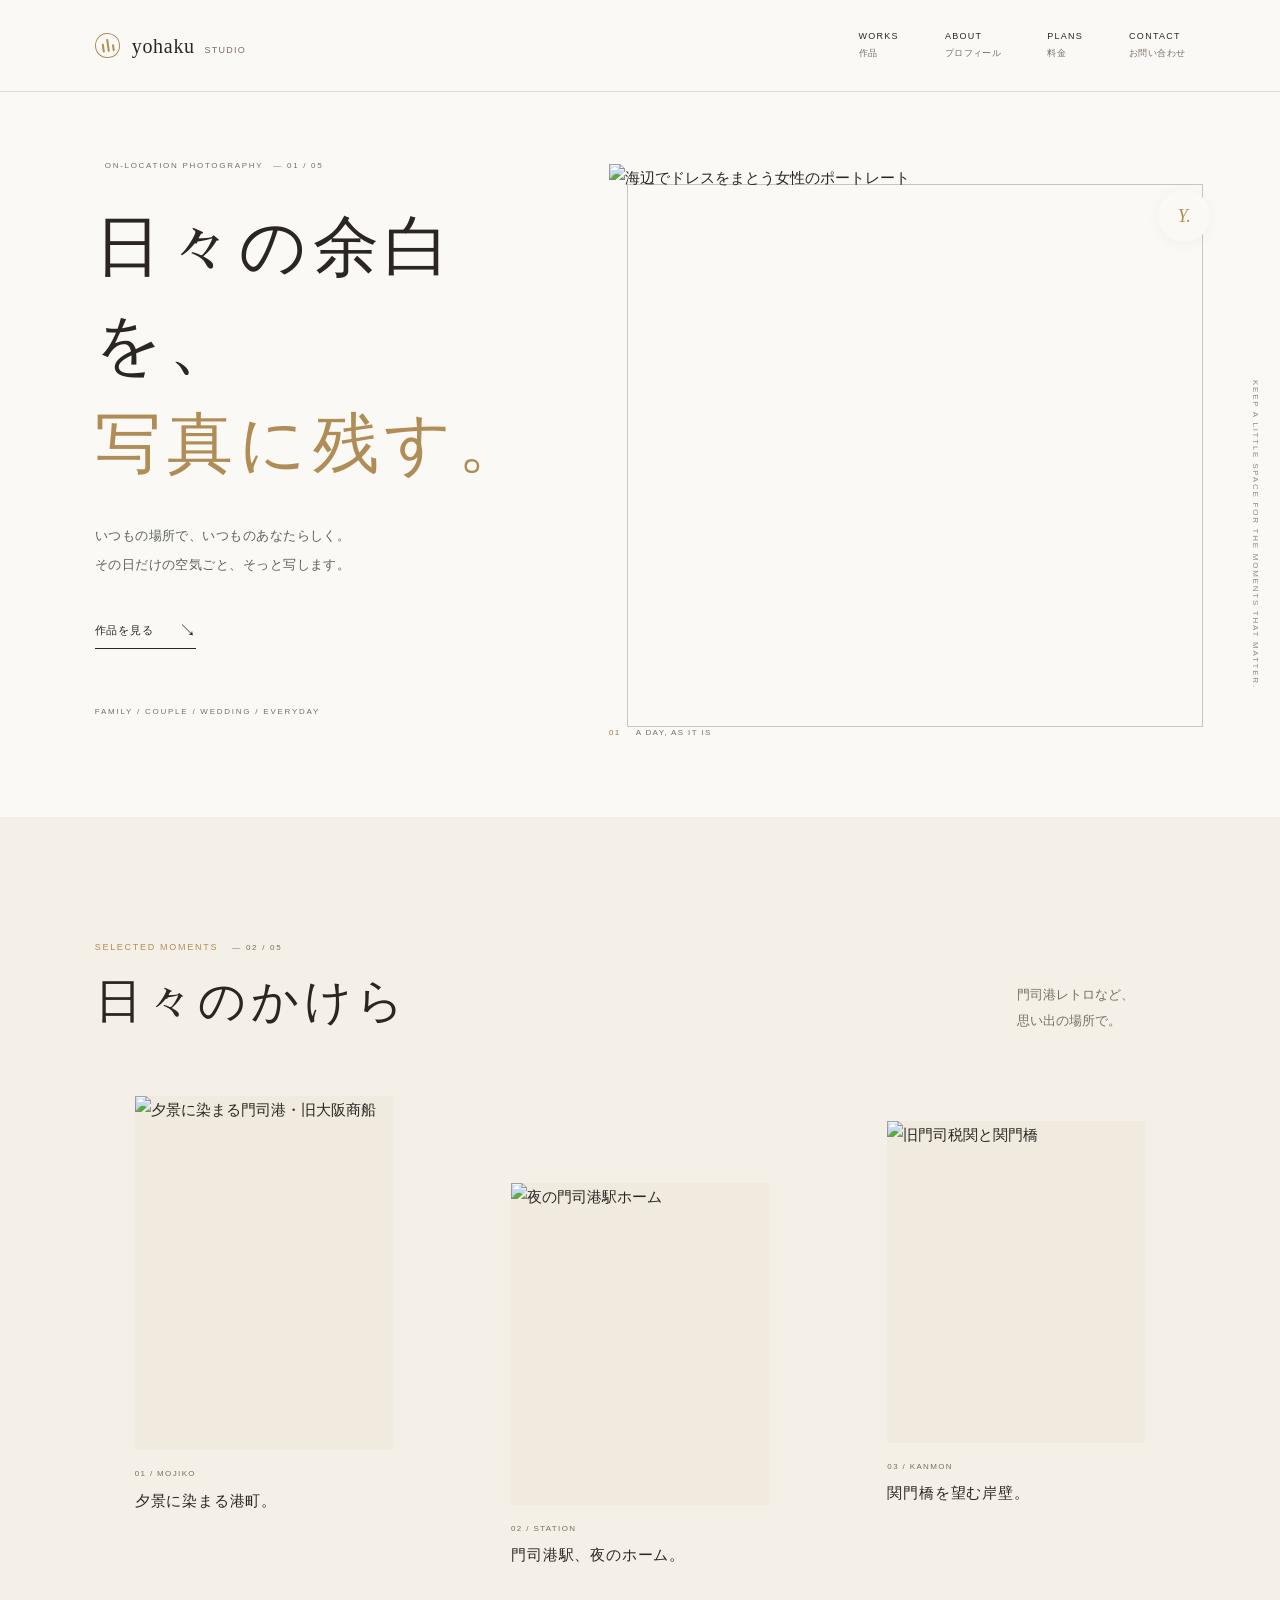
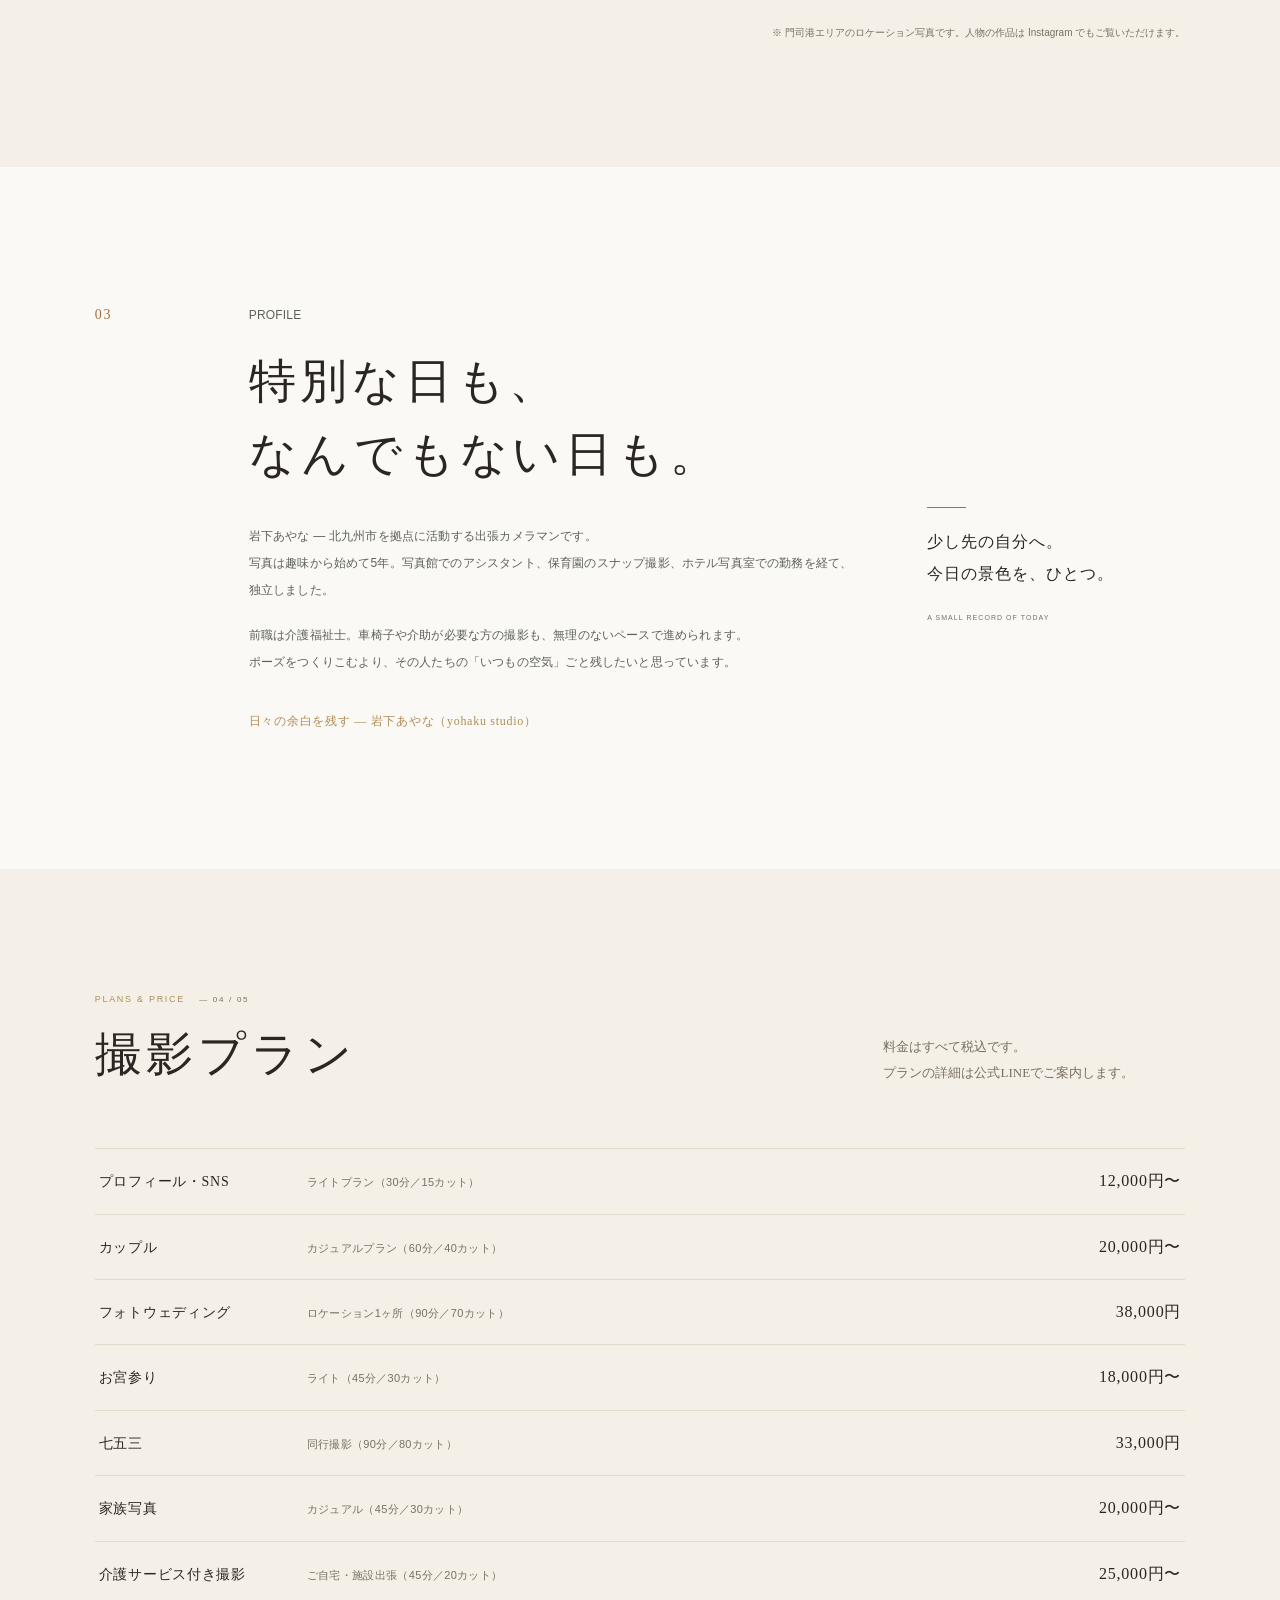
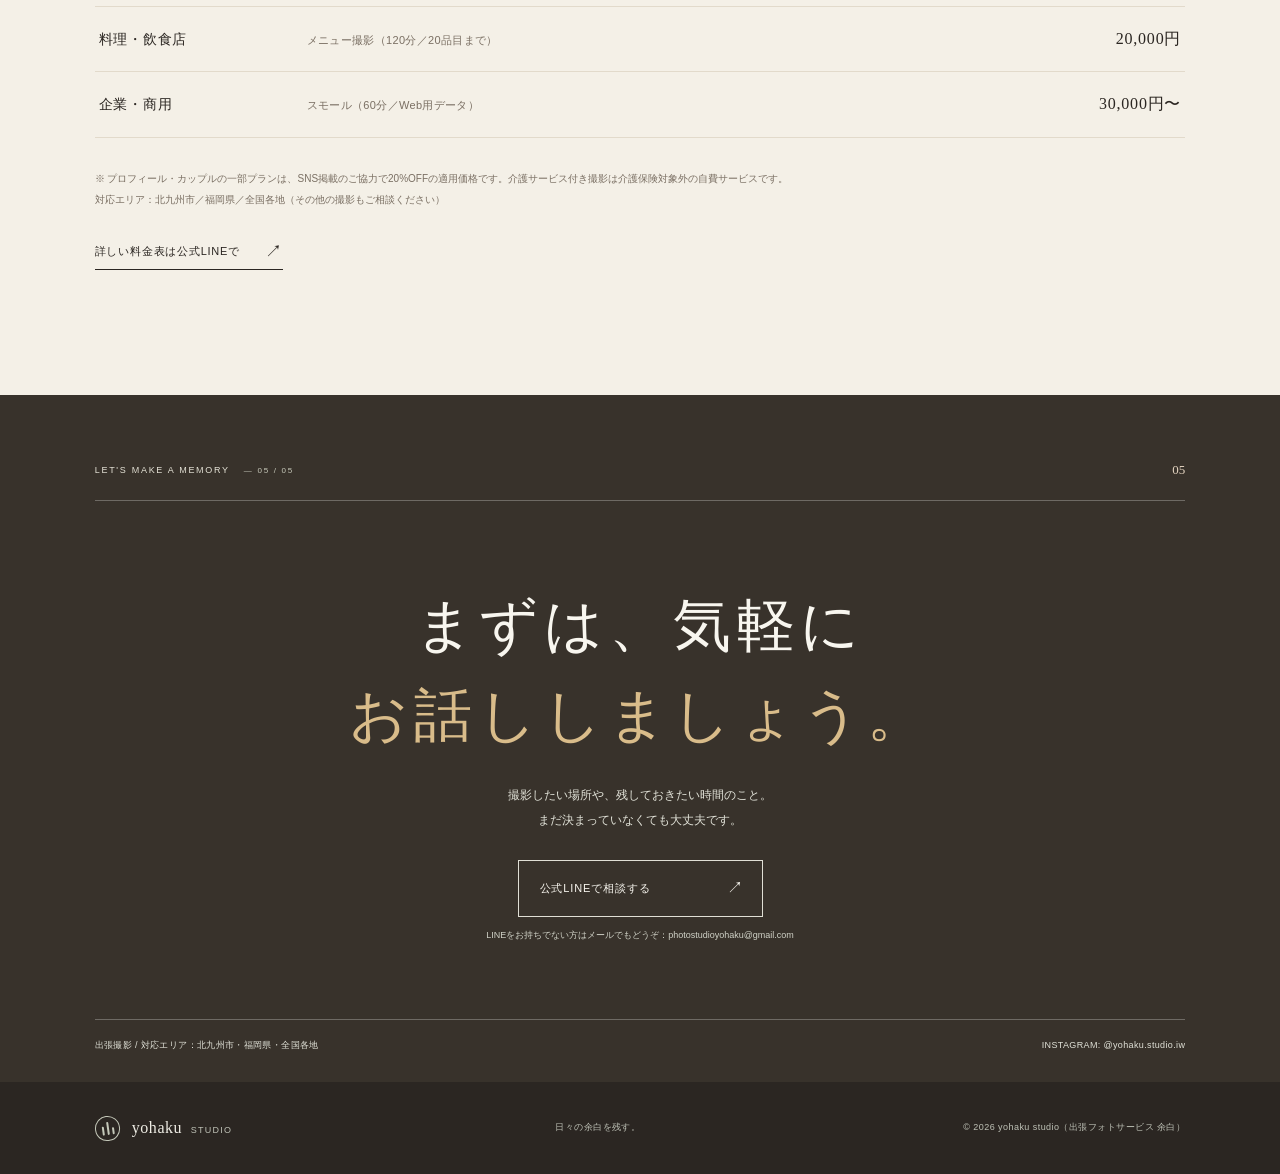
==== index.html @ 894cf7fc "Add files via upload" ====
<!doctype html>
<html lang="ja">
<head>
  <meta charset="utf-8">
  <meta name="viewport" content="width=device-width, initial-scale=1">
  <meta name="theme-color" content="#fbf9f6">
  <meta name="description" content="yohaku studio（出張フォトサービス 余白）— 日々の余白を残す、北九州市の出張撮影。家族写真・フォトウェディング・七五三・お宮参り・門司港の記念撮影。">
  <title>yohaku studio — 日々の余白を残す｜出張フォトサービス 余白</title>
  <link rel="stylesheet" href="./styles.css">
</head>
<body>
  <header class="site-header">
    <a class="wordmark" href="#top" aria-label="yohaku studio ホーム">
      <span class="wordmark__symbol" aria-hidden="true"><i></i><i></i><i></i></span>
      <span class="wordmark__type">yohaku <span>studio</span></span>
    </a>
    <nav class="site-nav" aria-label="メインナビゲーション">
      <a href="#works">WORKS <span>作品</span></a>
      <a href="#about">ABOUT <span>プロフィール</span></a>
      <a href="#plans">PLANS <span>料金</span></a>
      <a href="#contact">CONTACT <span>お問い合わせ</span></a>
    </nav>
  </header>

  <main id="top">
    <section class="hero section-wrap" aria-labelledby="hero-title">
      <div class="hero__copy">
        <p class="eyebrow"><span>ON-LOCATION PHOTOGRAPHY</span><span>— 01 / 05</span></p>
        <h1 id="hero-title">日々の余白を、<br><em>写真に残す。</em></h1>
        <p class="hero__lead">いつもの場所で、いつものあなたらしく。<br>その日だけの空気ごと、そっと写します。</p>
        <a class="text-link" href="#works"><span>作品を見る</span><span class="text-link__arrow" aria-hidden="true">↘</span></a>
        <p class="hero__side-note">FAMILY / COUPLE / WEDDING / EVERYDAY</p>
      </div>
      <figure class="hero__visual">
        <img src="./images/hero-dress.jpg" alt="海辺でドレスをまとう女性のポートレート" fetchpriority="high">
        <figcaption><span>01</span> A DAY, AS IT IS</figcaption>
        <span class="hero__stamp" aria-hidden="true">Y.</span>
      </figure>
      <div class="hero__vertical" aria-hidden="true">KEEP A LITTLE SPACE FOR THE MOMENTS THAT MATTER.</div>
    </section>

    <section class="works section-wrap" id="works" aria-labelledby="works-title">
      <div class="section-heading">
        <div><p class="eyebrow">SELECTED MOMENTS <span>— 02 / 05</span></p><h2 id="works-title">日々のかけら</h2></div>
        <p class="section-heading__note">門司港レトロなど、<br>思い出の場所で。</p>
      </div>
      <div class="work-grid">
        <figure class="work-card work-card--tall">
          <div class="work-card__image"><img src="./images/work-mojiko.jpg" alt="夕景に染まる門司港・旧大阪商船" loading="lazy"></div>
          <figcaption><span>01 / MOJIKO</span><strong>夕景に染まる港町。</strong></figcaption>
        </figure>
        <figure class="work-card work-card--offset">
          <div class="work-card__image"><img src="./images/work-station.jpg" alt="夜の門司港駅ホーム" loading="lazy"></div>
          <figcaption><span>02 / STATION</span><strong>門司港駅、夜のホーム。</strong></figcaption>
        </figure>
        <figure class="work-card work-card--wide">
          <div class="work-card__image"><img src="./images/work-kanmon.jpg" alt="旧門司税関と関門橋" loading="lazy"></div>
          <figcaption><span>03 / KANMON</span><strong>関門橋を望む岸壁。</strong></figcaption>
        </figure>
      </div>
      <p class="works__footnote">※ 門司港エリアのロケーション写真です。人物の作品は Instagram でもご覧いただけます。</p>
    </section>

    <section class="about section-wrap" id="about" aria-labelledby="about-title">
      <div class="about__number" aria-hidden="true">03</div>
      <div class="about__copy">
        <p class="eyebrow">PROFILE</p>
        <h2 id="about-title">特別な日も、<br>なんでもない日も。</h2>
        <p>岩下あやな — 北九州市を拠点に活動する出張カメラマンです。<br>写真は趣味から始めて5年。写真館でのアシスタント、保育園のスナップ撮影、ホテル写真室での勤務を経て、独立しました。</p>
        <p>前職は介護福祉士。車椅子や介助が必要な方の撮影も、無理のないペースで進められます。<br>ポーズをつくりこむより、その人たちの「いつもの空気」ごと残したいと思っています。</p>
        <span class="about__signature">日々の余白を残す — 岩下あやな（yohaku studio）</span>
      </div>
      <div class="about__aside"><span class="about__rule"></span><p>少し先の自分へ。<br>今日の景色を、ひとつ。</p><span class="about__aside-en">A SMALL RECORD OF TODAY</span></div>
    </section>

    <section class="plans section-wrap" id="plans" aria-labelledby="plans-title">
      <div class="section-heading">
        <div><p class="eyebrow">PLANS &amp; PRICE <span>— 04 / 05</span></p><h2 id="plans-title">撮影プラン</h2></div>
        <p class="section-heading__note">料金はすべて税込です。<br>プランの詳細は公式LINEでご案内します。</p>
      </div>
      <ul class="plan-list">
        <li><span class="plan-list__genre">プロフィール・SNS</span><span class="plan-list__name">ライトプラン（30分／15カット）</span><span class="plan-list__price">12,000円〜</span></li>
        <li><span class="plan-list__genre">カップル</span><span class="plan-list__name">カジュアルプラン（60分／40カット）</span><span class="plan-list__price">20,000円〜</span></li>
        <li><span class="plan-list__genre">フォトウェディング</span><span class="plan-list__name">ロケーション1ヶ所（90分／70カット）</span><span class="plan-list__price">38,000円</span></li>
        <li><span class="plan-list__genre">お宮参り</span><span class="plan-list__name">ライト（45分／30カット）</span><span class="plan-list__price">18,000円〜</span></li>
        <li><span class="plan-list__genre">七五三</span><span class="plan-list__name">同行撮影（90分／80カット）</span><span class="plan-list__price">33,000円</span></li>
        <li><span class="plan-list__genre">家族写真</span><span class="plan-list__name">カジュアル（45分／30カット）</span><span class="plan-list__price">20,000円〜</span></li>
        <li><span class="plan-list__genre">介護サービス付き撮影</span><span class="plan-list__name">ご自宅・施設出張（45分／20カット）</span><span class="plan-list__price">25,000円〜</span></li>
        <li><span class="plan-list__genre">料理・飲食店</span><span class="plan-list__name">メニュー撮影（120分／20品目まで）</span><span class="plan-list__price">20,000円</span></li>
        <li><span class="plan-list__genre">企業・商用</span><span class="plan-list__name">スモール（60分／Web用データ）</span><span class="plan-list__price">30,000円〜</span></li>
      </ul>
      <p class="plans__note">※ プロフィール・カップルの一部プランは、SNS掲載のご協力で20%OFFの適用価格です。介護サービス付き撮影は介護保険対象外の自費サービスです。<br>対応エリア：北九州市／福岡県／全国各地（その他の撮影もご相談ください）</p>
      <a class="text-link" href="https://lin.ee/8RUVp25" target="_blank" rel="noopener"><span>詳しい料金表は公式LINEで</span><span class="text-link__arrow" aria-hidden="true">↗</span></a>
    </section>

    <section class="contact section-wrap" id="contact" aria-labelledby="contact-title">
      <div class="contact__top"><p class="eyebrow">LET'S MAKE A MEMORY <span>— 05 / 05</span></p><span class="contact__index">05</span></div>
      <div class="contact__content">
        <h2 id="contact-title">まずは、気軽に<br><em>お話ししましょう。</em></h2>
        <p>撮影したい場所や、残しておきたい時間のこと。<br>まだ決まっていなくても大丈夫です。</p>
        <a class="contact-button" href="https://lin.ee/8RUVp25" target="_blank" rel="noopener"><span>公式LINEで相談する</span><span aria-hidden="true">↗</span></a>
        <small>LINEをお持ちでない方はメールでもどうぞ：photostudioyohaku@gmail.com</small>
      </div>
      <div class="contact__bottom"><span>出張撮影 / 対応エリア：北九州市・福岡県・全国各地</span><span>INSTAGRAM: @yohaku.studio.iw</span></div>
    </section>
  </main>

  <footer class="site-footer">
    <a class="wordmark wordmark--footer" href="#top"><span class="wordmark__symbol" aria-hidden="true"><i></i><i></i><i></i></span><span class="wordmark__type">yohaku <span>studio</span></span></a>
    <span>日々の余白を残す。</span>
    <span>© <span id="year">2026</span> yohaku studio（出張フォトサービス 余白）</span>
  </footer>
</body>
</html>
---- styles.css ----
@charset "UTF-8";

/* 色を変えるときは、この :root の値を編集してください。 */
:root {
  --paper: #fbf9f6;
  --paper-deep: #f0eadf;
  --ink: #2b2622;
  --muted: #7a6f63;
  --moss: #b08d57;
  --clay: #a4713f;
  --line: #e2dacb;
  --serif: "Yu Mincho", "Hiragino Mincho ProN", "Noto Serif JP", "MS PMincho", serif;
  --sans: "Hiragino Kaku Gothic ProN", "Noto Sans JP", "Yu Gothic", Meiryo, sans-serif;
  --page-gutter: clamp(22px, 7.4vw, 112px);
}

* { box-sizing: border-box; }
html { scroll-behavior: smooth; }
body { margin: 0; background: var(--paper); color: var(--ink); font-family: var(--sans); font-size: 15px; line-height: 1.9; -webkit-font-smoothing: antialiased; }
img { display: block; width: 100%; height: 100%; object-fit: cover; }
a { color: inherit; text-decoration: none; }
::selection { color: #fff; background: var(--moss); }

.sample-note { min-height: 31px; padding: 4px 20px; display: flex; align-items: center; justify-content: center; gap: 9px; background: var(--moss); color: #fff; font-size: 10px; letter-spacing: .08em; text-align: center; }
.sample-note__dot { width: 5px; height: 5px; border-radius: 50%; background: #e8c7a9; }
.site-header { height: 92px; padding: 0 var(--page-gutter); display: flex; justify-content: space-between; align-items: center; border-bottom: 1px solid var(--line); }
.wordmark { display: inline-flex; align-items: center; gap: 12px; }
.wordmark__type { font-family: var(--serif); font-size: 20px; letter-spacing: .035em; line-height: 1; }
.wordmark__type span { font-family: var(--sans); font-size: 9px; text-transform: uppercase; letter-spacing: .14em; color: var(--muted); margin-left: 4px; }
.wordmark__symbol { width: 25px; height: 25px; display: inline-flex; justify-content: center; align-items: flex-end; gap: 3px; border: 1px solid var(--moss); border-radius: 50% 50% 48% 48%; padding: 5px; transform: rotate(-8deg); }
.wordmark__symbol i { display: block; width: 2px; height: 9px; background: var(--moss); border-radius: 2px; }
.wordmark__symbol i:nth-child(2) { height: 13px; }
.wordmark__symbol i:nth-child(3) { height: 7px; }
.site-nav { display: flex; gap: clamp(20px, 3.6vw, 52px); align-items: center; }
.site-nav a { font-size: 9px; letter-spacing: .14em; line-height: 1.3; }
.site-nav a span { display: block; margin-top: 5px; color: var(--muted); font-size: 9px; letter-spacing: .04em; }
.site-nav a:hover, .text-link:hover { color: var(--clay); }

.section-wrap { padding-left: var(--page-gutter); padding-right: var(--page-gutter); }
.hero { min-height: 690px; display: grid; grid-template-columns: minmax(280px, .87fr) minmax(380px, 1.13fr); position: relative; align-items: center; padding-top: 55px; padding-bottom: 98px; gap: 5.5vw; }
.hero__copy { position: relative; z-index: 1; padding-top: 12px; }
.eyebrow { margin: 0 0 26px; color: var(--moss); font-size: 9px; line-height: 1.4; letter-spacing: .19em; }
.eyebrow span { margin-left: 10px; color: var(--muted); font-size: 8px; }
h1, h2, p, figure { margin-top: 0; }
.hero h1 { margin: 0; font-family: var(--serif); font-weight: 400; font-size: clamp(42px, 5.15vw, 72px); line-height: 1.5; letter-spacing: .09em; }
h1 em, h2 em { color: var(--moss); font-style: normal; }
.hero__lead { margin: 27px 0 35px; color: #5d615a; font-size: 13px; line-height: 2.25; letter-spacing: .035em; }
.text-link { display: inline-flex; align-items: center; gap: 25px; padding-bottom: 7px; border-bottom: 1px solid var(--ink); font-size: 11px; letter-spacing: .07em; transition: color .2s ease; }
.text-link__arrow { font-size: 17px; line-height: 1; }
.hero__side-note { margin: 55px 0 0; color: var(--muted); font-size: 8px; letter-spacing: .22em; }
.hero__visual { position: relative; width: min(100%, 610px); height: clamp(380px, 43vw, 545px); margin: 8px 0 0 auto; }
.hero__visual::before { content: ""; position: absolute; inset: 20px -18px -18px 18px; border: 1px solid #c8c8b8; z-index: -1; }
.hero__visual img { object-position: center 48%; }
.hero__visual figcaption { position: absolute; bottom: -31px; left: 0; color: var(--muted); font-size: 8px; letter-spacing: .17em; }
.hero__visual figcaption span { color: var(--clay); margin-right: 12px; }
.hero__stamp { position: absolute; right: -25px; top: 26px; width: 52px; height: 52px; display: grid; place-items: center; border-radius: 50%; background: var(--paper); color: var(--moss); font-family: var(--serif); font-size: 18px; font-style: italic; box-shadow: 0 2px 15px #0000000a; }
.hero__vertical { position: absolute; right: 17px; bottom: 128px; writing-mode: vertical-rl; color: #8d8e82; font-size: 8px; letter-spacing: .22em; }

.works { padding-top: 124px; padding-bottom: 125px; background: #f4f0e7; }
.section-heading { display: flex; align-items: flex-end; justify-content: space-between; margin-bottom: 57px; }
.section-heading .eyebrow { margin-bottom: 12px; }
.section-heading h2, .about h2, .contact h2 { margin: 0; font-family: var(--serif); font-size: clamp(32px, 3.7vw, 48px); line-height: 1.55; font-weight: 400; letter-spacing: .1em; }
.section-heading__note { margin: 0 4vw 5px 0; color: var(--muted); font-family: var(--serif); font-size: 13px; line-height: 2; }
.work-grid { display: grid; grid-template-columns: 1fr 1fr 1fr; gap: clamp(18px, 3vw, 44px); align-items: start; }
.work-card { min-width: 0; }
.work-card--offset { margin-top: 87px; }
.work-card--wide { margin-top: 25px; }
.work-card__image { position: relative; overflow: hidden; background: var(--paper-deep); aspect-ratio: 4 / 5; }
.work-card--wide .work-card__image { aspect-ratio: 4 / 5; }
.work-card--tall .work-card__image { aspect-ratio: 4 / 5.5; }
.work-card--offset .work-card__image { aspect-ratio: 4 / 5; }
.work-card__image img { transition: transform .65s cubic-bezier(.2,.7,.2,1); }
.work-card:hover .work-card__image img { transform: scale(1.035); }
.sample-tag { position: absolute; top: 13px; left: 13px; padding: 3px 8px; background: #f5f3ece8; color: var(--moss); font-size: 8px; letter-spacing: .17em; }
.work-card figcaption { display: flex; flex-direction: column; gap: 5px; padding-top: 16px; }
.work-card figcaption span { color: var(--muted); font-size: 8px; letter-spacing: .17em; }
.work-card figcaption strong { font-family: var(--serif); font-size: 15px; font-weight: 400; letter-spacing: .055em; }
.works__footnote { margin: 38px 0 0; color: var(--muted); font-size: 10px; text-align: right; }

.about { min-height: 610px; padding-top: 135px; padding-bottom: 135px; display: grid; grid-template-columns: 90px minmax(0, 1fr) minmax(170px, .42fr); gap: clamp(25px, 5vw, 75px); align-items: start; }
.about__number { color: var(--clay); font-family: var(--serif); font-size: 14px; letter-spacing: .13em; }
.about__copy .eyebrow { margin: 0 0 16px; }
.about__copy h2 { margin-bottom: 31px; }
.about__copy > p { max-width: 610px; margin-bottom: 18px; color: #5d615a; font-size: 12px; line-height: 2.25; letter-spacing: .015em; }
.about__signature { display: inline-block; margin-top: 16px; color: var(--moss); font-family: var(--serif); font-size: 12px; letter-spacing: .06em; }
.about__aside { margin-top: 205px; }
.about__rule { display: block; width: 39px; height: 1px; background: var(--clay); margin-bottom: 18px; }
.about__aside p { margin-bottom: 11px; font-family: var(--serif); font-size: 16px; line-height: 2; letter-spacing: .06em; }
.about__aside-en { color: var(--muted); font-size: 7px; letter-spacing: .15em; }

.contact { position: relative; padding-top: 63px; padding-bottom: 28px; background: #38322b; color: #f8f6ef; }
.contact__top { display: flex; align-items: center; justify-content: space-between; border-bottom: 1px solid #ffffff45; padding-bottom: 18px; }
.contact__top .eyebrow { margin: 0; color: #e5e3d7; }
.contact__top .eyebrow span { color: #c8cabb; }
.contact__index { font-family: var(--serif); font-size: 13px; color: #e3d3c0; }
.contact__content { padding: 80px 0 75px; text-align: center; }
.contact h2 { font-size: clamp(36px, 4.6vw, 58px); }
.contact h2 em { color: #d9bc8a; }
.contact__content > p { margin: 22px 0 27px; color: #e2e3d9; font-size: 12px; line-height: 2.1; }
.contact-button { min-width: 245px; display: inline-flex; justify-content: space-between; align-items: center; padding: 12px 18px 12px 21px; border: 1px solid #e0dfd5; font-size: 11px; letter-spacing: .08em; transition: background .2s ease, color .2s ease; }
.contact-button:hover { background: var(--paper); color: #38322b; }
.contact-button span:last-child { font-size: 16px; }
.contact__content small { display: block; margin-top: 10px; color: #d0d2c7; font-size: 9px; }
.contact__bottom { display: flex; justify-content: space-between; gap: 20px; padding-top: 17px; border-top: 1px solid #ffffff45; color: #e1e2d8; font-size: 9px; letter-spacing: .04em; }
.site-footer { min-height: 92px; padding: 20px var(--page-gutter); display: flex; align-items: center; justify-content: space-between; gap: 20px; background: #2b2622; color: #eeece4; }
.wordmark--footer .wordmark__symbol { border-color: #c4c8b9; }
.wordmark--footer .wordmark__symbol i { background: #c4c8b9; }
.wordmark--footer .wordmark__type { font-size: 16px; }
.wordmark--footer .wordmark__type span { color: #bfc2b7; }
.site-footer > span { color: #bfc2b7; font-size: 9px; letter-spacing: .05em; }


/* 撮影プラン */
.plans { padding-top: 124px; padding-bottom: 125px; background: #f4f0e7; }
.plan-list { list-style: none; margin: 0; padding: 0; border-top: 1px solid var(--line); }
.plan-list li { display: grid; grid-template-columns: 190px 1fr auto; align-items: baseline; gap: 18px; padding: 17px 4px; border-bottom: 1px solid var(--line); }
.plan-list__genre { font-family: var(--serif); font-size: 14px; letter-spacing: .05em; }
.plan-list__name { color: var(--muted); font-size: 11px; letter-spacing: .03em; }
.plan-list__price { font-family: var(--serif); font-size: 16px; letter-spacing: .05em; white-space: nowrap; }
.plans__note { margin: 30px 0 26px; color: var(--muted); font-size: 10px; line-height: 2.1; }
@media (max-width: 640px) {
  .plans { padding-top: 83px; padding-bottom: 82px; }
  .plan-list li { grid-template-columns: 1fr auto; }
  .plan-list__name { grid-column: 1 / 3; order: 3; }
}

@media (max-width: 900px) {
  :root { --page-gutter: 6vw; }
  .hero { min-height: unset; grid-template-columns: .9fr 1.1fr; gap: 4vw; padding-top: 90px; padding-bottom: 105px; }
  .hero__visual { height: 430px; }
  .hero__vertical { display: none; }
  .hero h1 { font-size: clamp(40px, 6vw, 58px); }
  .about { grid-template-columns: 45px minmax(0, 1fr) minmax(135px, .4fr); gap: 25px; }
}
@media (max-width: 640px) {
  body { font-size: 14px; }
  .sample-note { padding: 5px 12px; font-size: 9px; letter-spacing: .02em; }
  .site-header { height: 74px; }
  .wordmark { gap: 8px; }
  .wordmark__type { font-size: 17px; }
  .wordmark__type span { font-size: 8px; }
  .wordmark__symbol { width: 22px; height: 22px; }
  .site-nav { gap: 13px; }
  .site-nav a { font-size: 8px; letter-spacing: .07em; }
  .site-nav a span { display: none; }
  .hero { display: flex; flex-direction: column; align-items: stretch; gap: 34px; padding-top: 66px; padding-bottom: 85px; }
  .hero__copy { padding-top: 0; }
  .eyebrow { margin-bottom: 19px; font-size: 8px; }
  .hero h1 { font-size: clamp(42px, 12vw, 58px); line-height: 1.48; }
  .hero__lead { margin: 18px 0 24px; font-size: 12px; }
  .hero__side-note { margin-top: 27px; }
  .hero__visual { width: calc(100% - 12px); height: min(116vw, 465px); margin: 0 0 0 auto; }
  .hero__visual::before { inset: 12px -12px -12px 12px; }
  .hero__stamp { width: 43px; height: 43px; right: -16px; top: 20px; }
  .works { padding-top: 83px; padding-bottom: 82px; }
  .section-heading { align-items: flex-start; gap: 12px; margin-bottom: 36px; }
  .section-heading h2, .about h2 { font-size: 34px; }
  .section-heading__note { margin: 23px 0 0; font-size: 10px; white-space: nowrap; }
  .work-grid { grid-template-columns: 1fr 1fr; column-gap: 14px; row-gap: 29px; }
  .work-card--offset, .work-card--wide { margin-top: 0; }
  .work-card--wide { grid-column: 1 / 3; width: 78%; justify-self: end; }
  .work-card__image, .work-card--wide .work-card__image, .work-card--offset .work-card__image { aspect-ratio: 4 / 5; }
  .work-card--tall .work-card__image { aspect-ratio: 4 / 5.3; }
  .work-card figcaption { padding-top: 10px; }
  .work-card figcaption strong { font-size: 12px; }
  .work-card figcaption span { font-size: 7px; }
  .sample-tag { top: 8px; left: 8px; font-size: 7px; }
  .works__footnote { margin-top: 27px; font-size: 9px; }
  .about { min-height: 0; padding-top: 83px; padding-bottom: 90px; grid-template-columns: 33px 1fr; gap: 18px; }
  .about__number { padding-top: 3px; font-size: 12px; }
  .about__copy h2 { margin-bottom: 23px; }
  .about__copy > p { font-size: 11px; line-height: 2.15; }
  .about__aside { grid-column: 2; margin: 13px 0 0; padding-left: 18px; }
  .about__aside p { font-size: 14px; }
  .contact { padding-top: 36px; }
  .contact__content { padding: 62px 0 58px; }
  .contact h2 { font-size: 39px; }
  .contact__content > p { font-size: 11px; }
  .contact__bottom { flex-direction: column; gap: 5px; font-size: 8px; }
  .site-footer { min-height: 82px; padding-top: 15px; padding-bottom: 15px; flex-wrap: wrap; }
  .site-footer > span:nth-child(2) { display: none; }
  .wordmark--footer .wordmark__type { font-size: 14px; }
  .site-footer > span { font-size: 8px; }
}
@media (prefers-reduced-motion: reduce) {
  *, *::before, *::after { scroll-behavior: auto !important; transition-duration: .01ms !important; animation-duration: .01ms !important; }
}
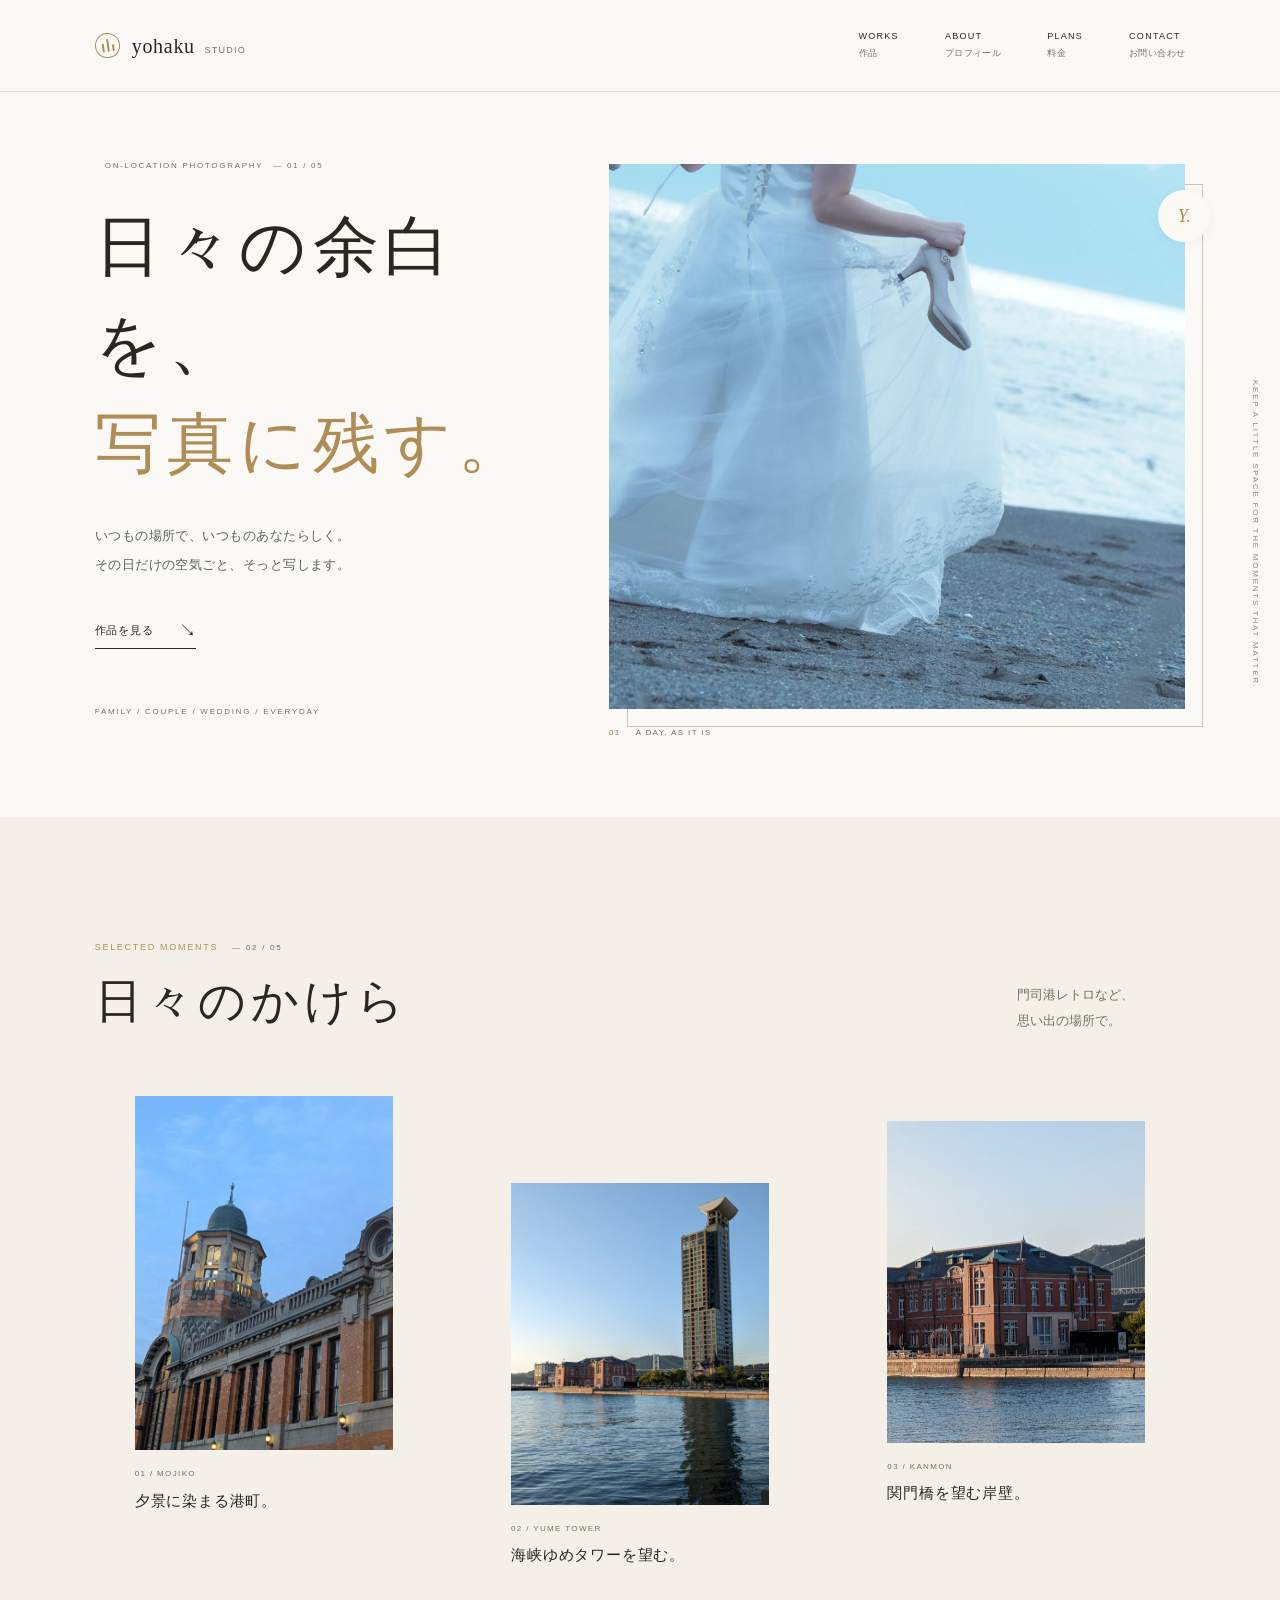
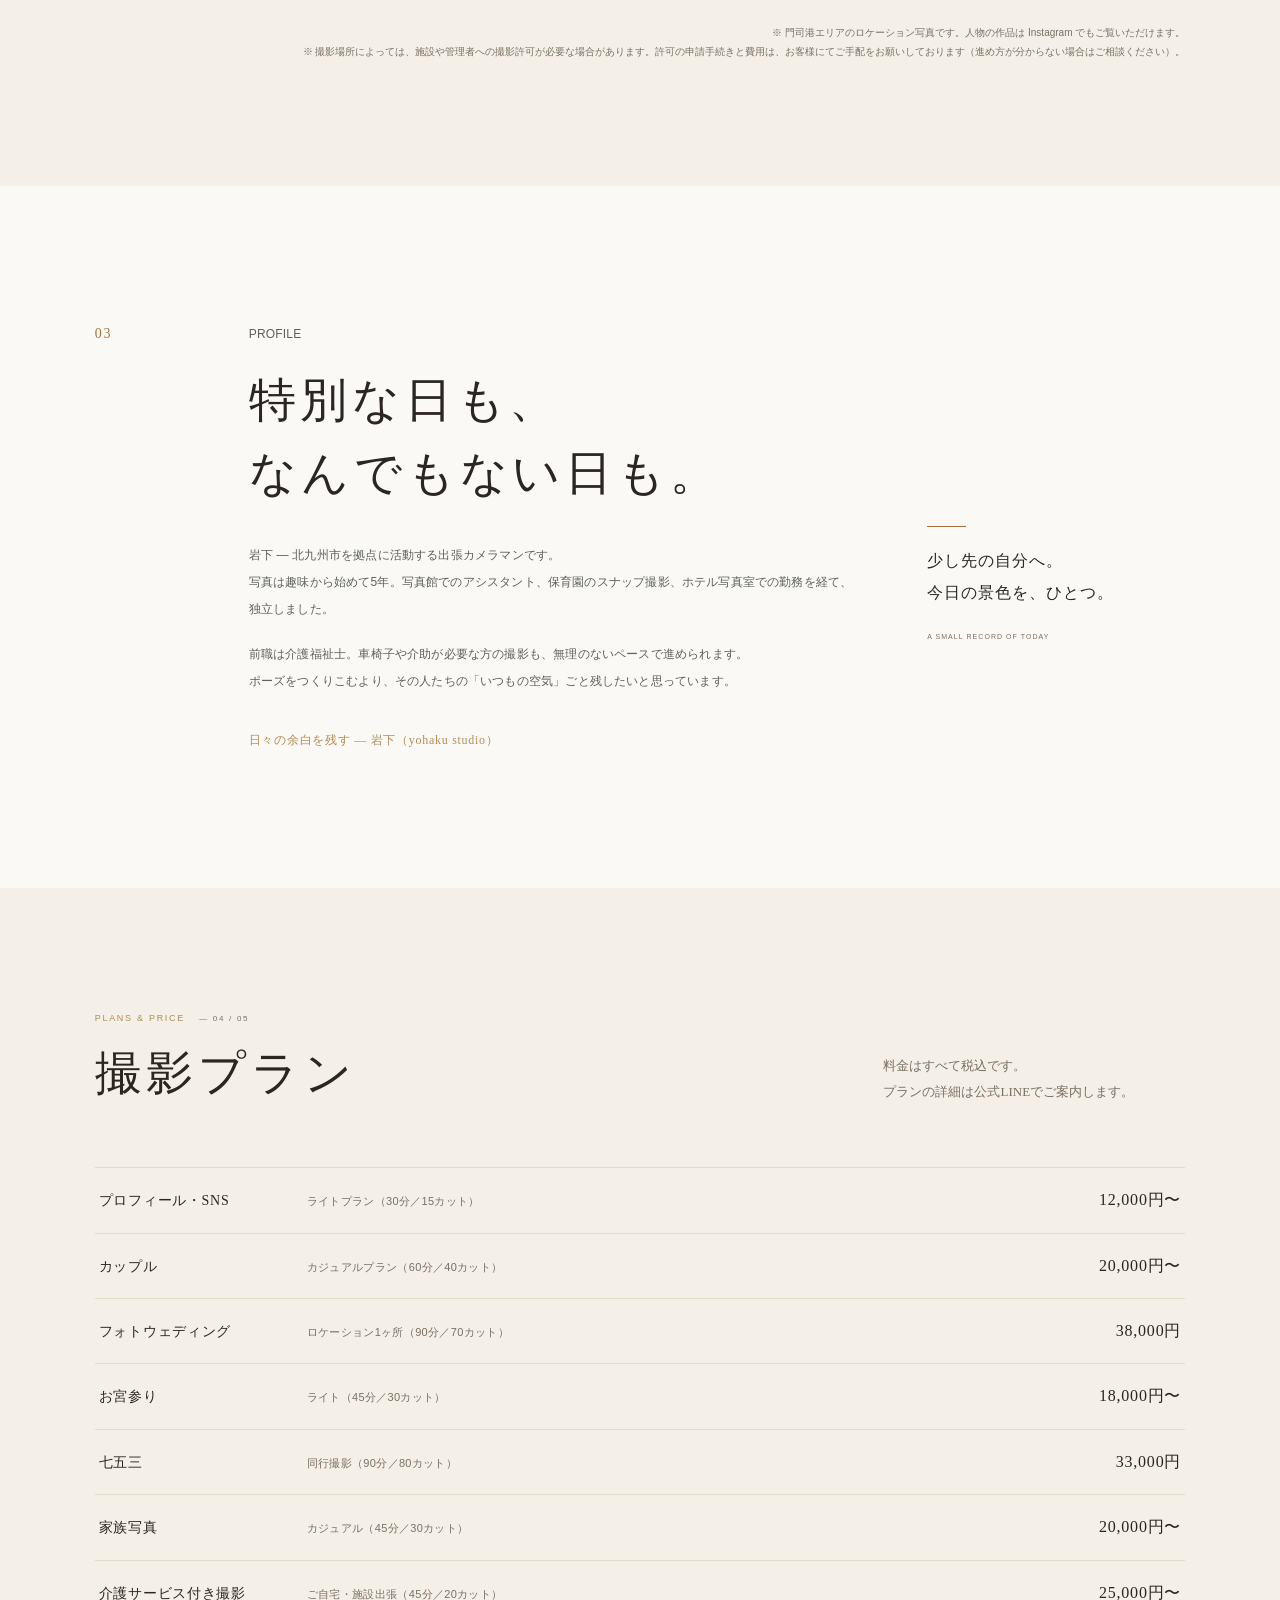
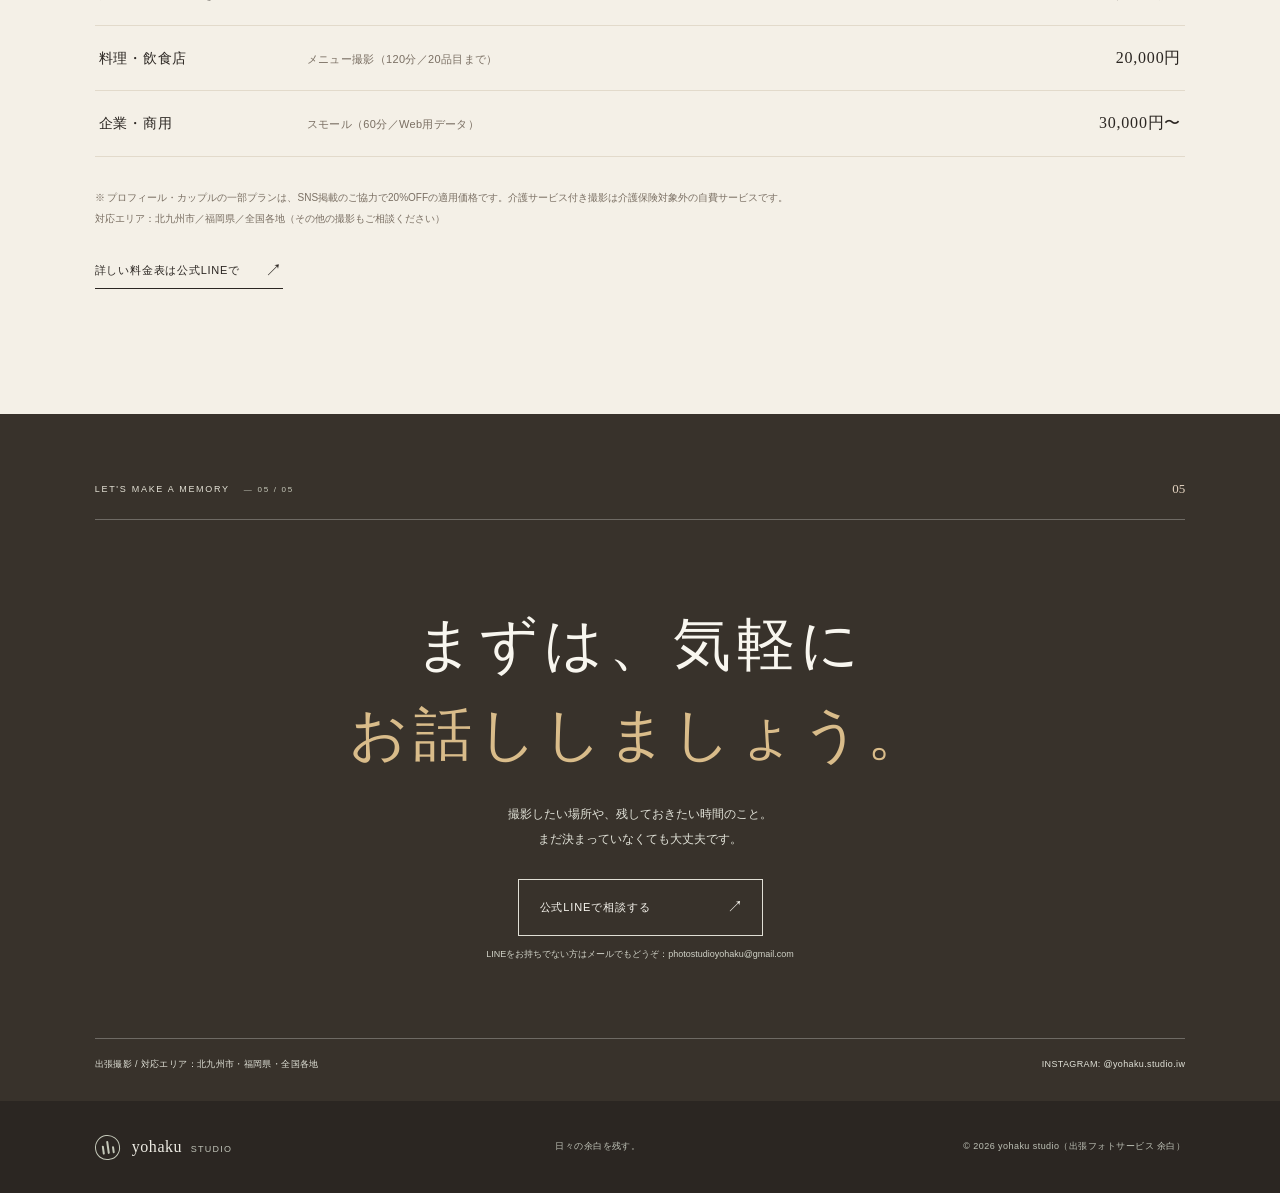
==== commit f31ef491: "Add files via upload" ====
--- a/index.html
+++ b/index.html
@@ -50,15 +50,15 @@
           <figcaption><span>01 / MOJIKO</span><strong>夕景に染まる港町。</strong></figcaption>
         </figure>
         <figure class="work-card work-card--offset">
-          <div class="work-card__image"><img src="./images/work-station.jpg" alt="夜の門司港駅ホーム" loading="lazy"></div>
-          <figcaption><span>02 / STATION</span><strong>門司港駅、夜のホーム。</strong></figcaption>
+          <div class="work-card__image"><img src="./images/work-tower.jpg" alt="海峡ゆめタワーと関門海峡" loading="lazy"></div>
+          <figcaption><span>02 / YUME TOWER</span><strong>海峡ゆめタワーを望む。</strong></figcaption>
         </figure>
         <figure class="work-card work-card--wide">
           <div class="work-card__image"><img src="./images/work-kanmon.jpg" alt="旧門司税関と関門橋" loading="lazy"></div>
           <figcaption><span>03 / KANMON</span><strong>関門橋を望む岸壁。</strong></figcaption>
         </figure>
       </div>
-      <p class="works__footnote">※ 門司港エリアのロケーション写真です。人物の作品は Instagram でもご覧いただけます。</p>
+      <p class="works__footnote">※ 門司港エリアのロケーション写真です。人物の作品は Instagram でもご覧いただけます。<br>※ 撮影場所によっては、施設や管理者への撮影許可が必要な場合があります。許可の申請手続きと費用は、お客様にてご手配をお願いしております（進め方が分からない場合はご相談ください）。</p>
     </section>
 
     <section class="about section-wrap" id="about" aria-labelledby="about-title">
@@ -66,9 +66,9 @@
       <div class="about__copy">
         <p class="eyebrow">PROFILE</p>
         <h2 id="about-title">特別な日も、<br>なんでもない日も。</h2>
-        <p>岩下あやな — 北九州市を拠点に活動する出張カメラマンです。<br>写真は趣味から始めて5年。写真館でのアシスタント、保育園のスナップ撮影、ホテル写真室での勤務を経て、独立しました。</p>
+        <p>岩下 — 北九州市を拠点に活動する出張カメラマンです。<br>写真は趣味から始めて5年。写真館でのアシスタント、保育園のスナップ撮影、ホテル写真室での勤務を経て、独立しました。</p>
         <p>前職は介護福祉士。車椅子や介助が必要な方の撮影も、無理のないペースで進められます。<br>ポーズをつくりこむより、その人たちの「いつもの空気」ごと残したいと思っています。</p>
-        <span class="about__signature">日々の余白を残す — 岩下あやな（yohaku studio）</span>
+        <span class="about__signature">日々の余白を残す — 岩下（yohaku studio）</span>
       </div>
       <div class="about__aside"><span class="about__rule"></span><p>少し先の自分へ。<br>今日の景色を、ひとつ。</p><span class="about__aside-en">A SMALL RECORD OF TODAY</span></div>
     </section>
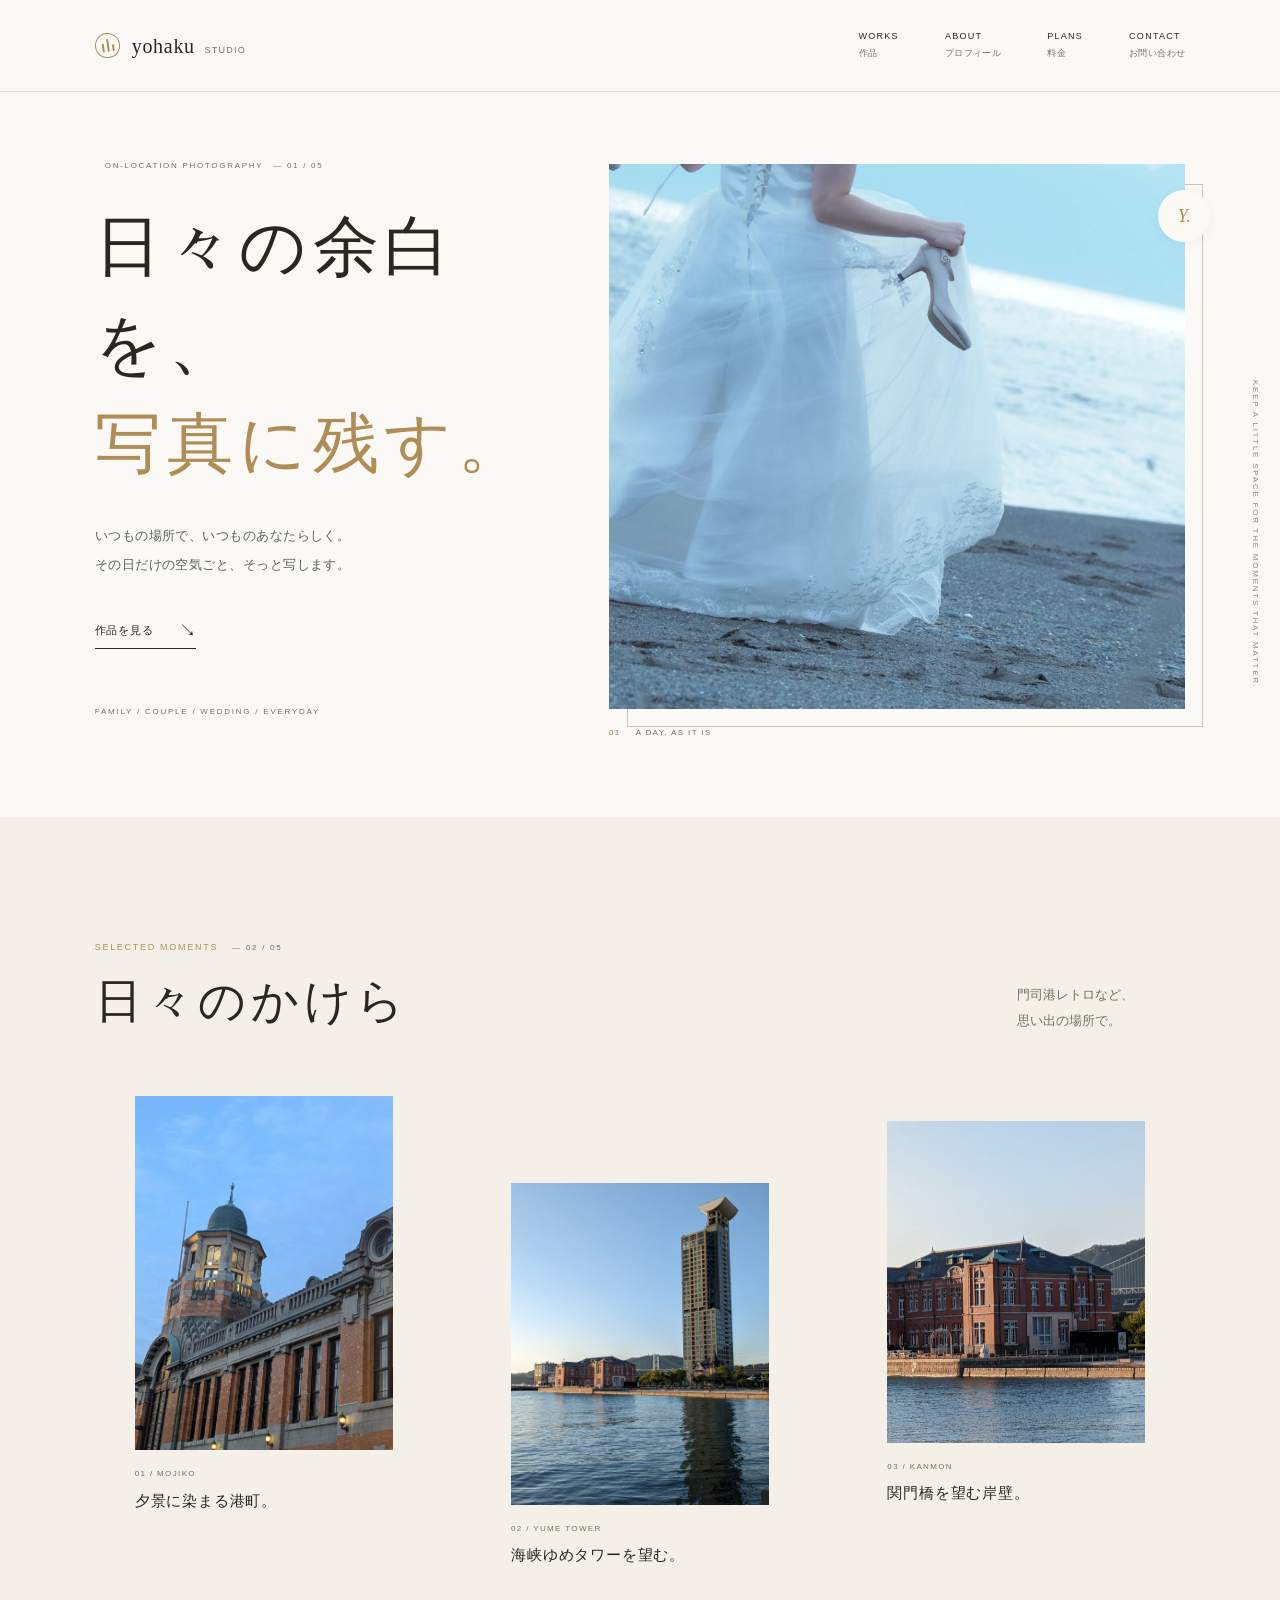
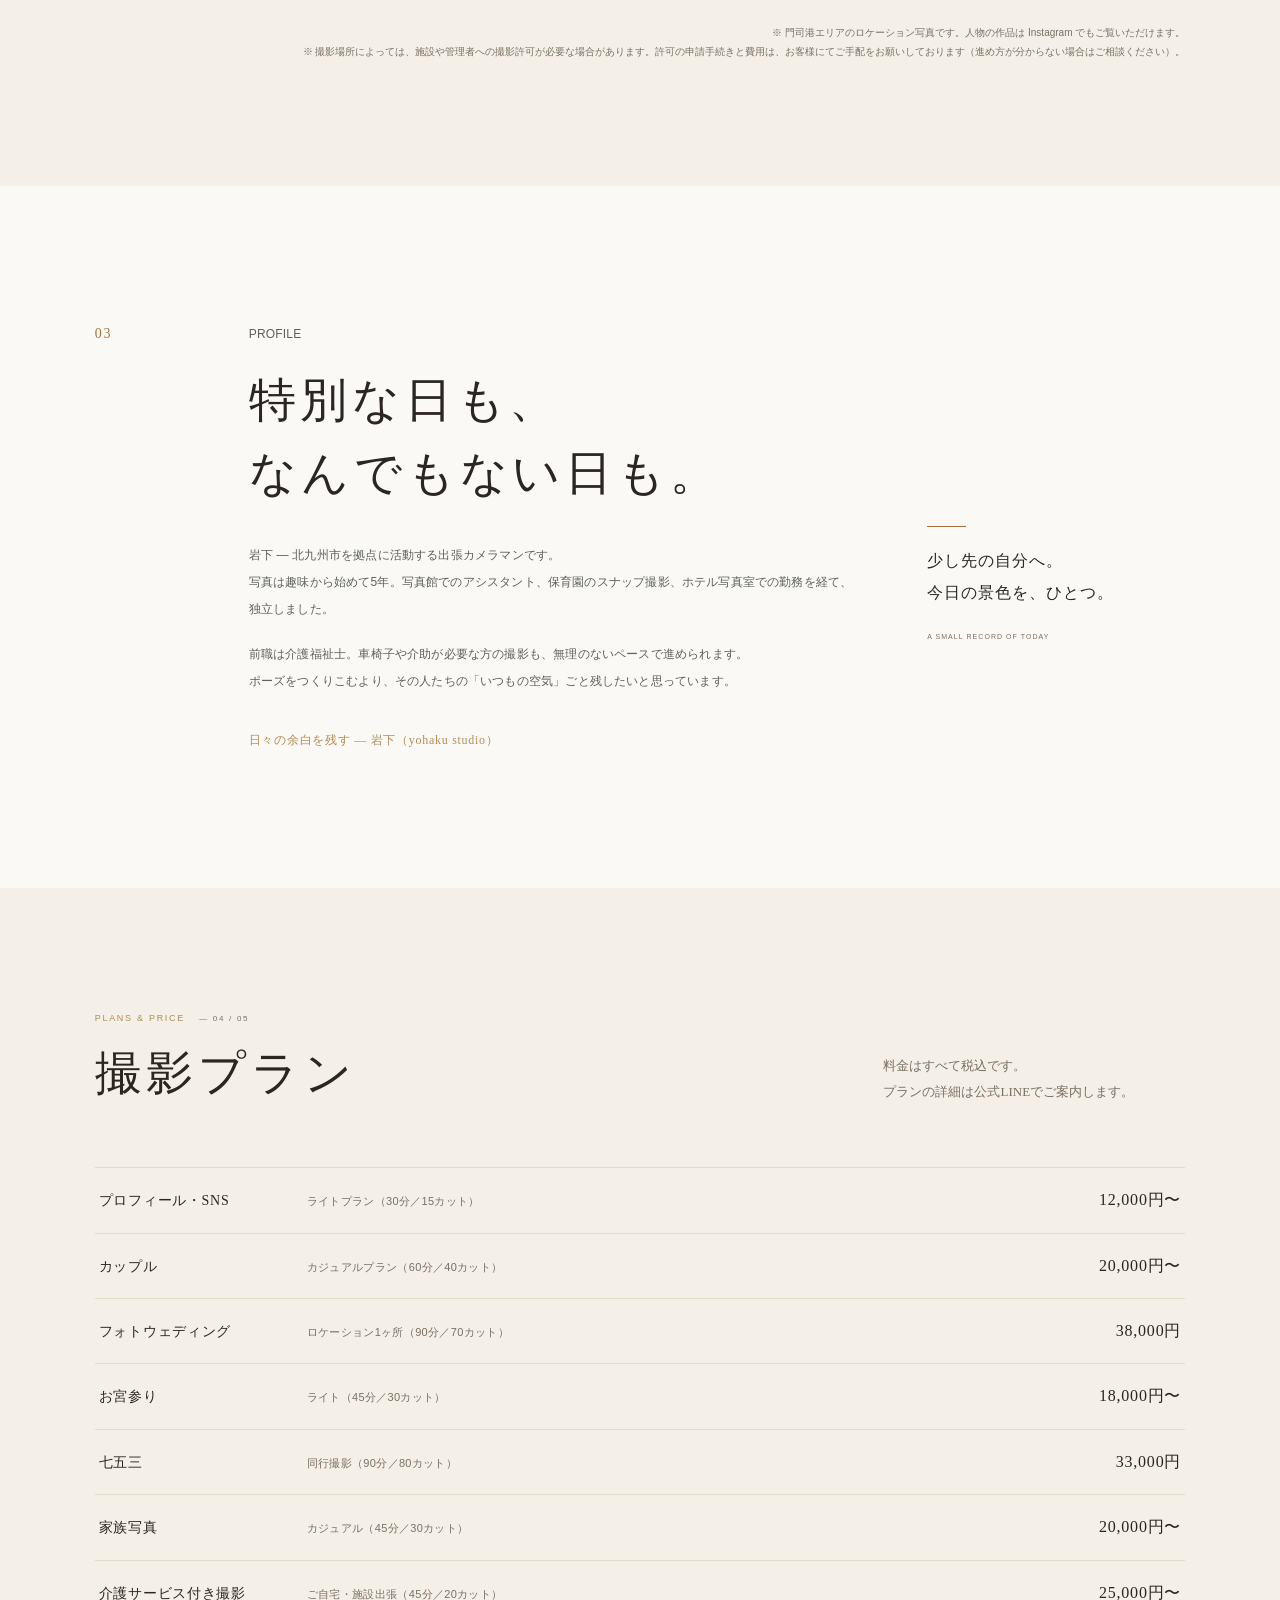
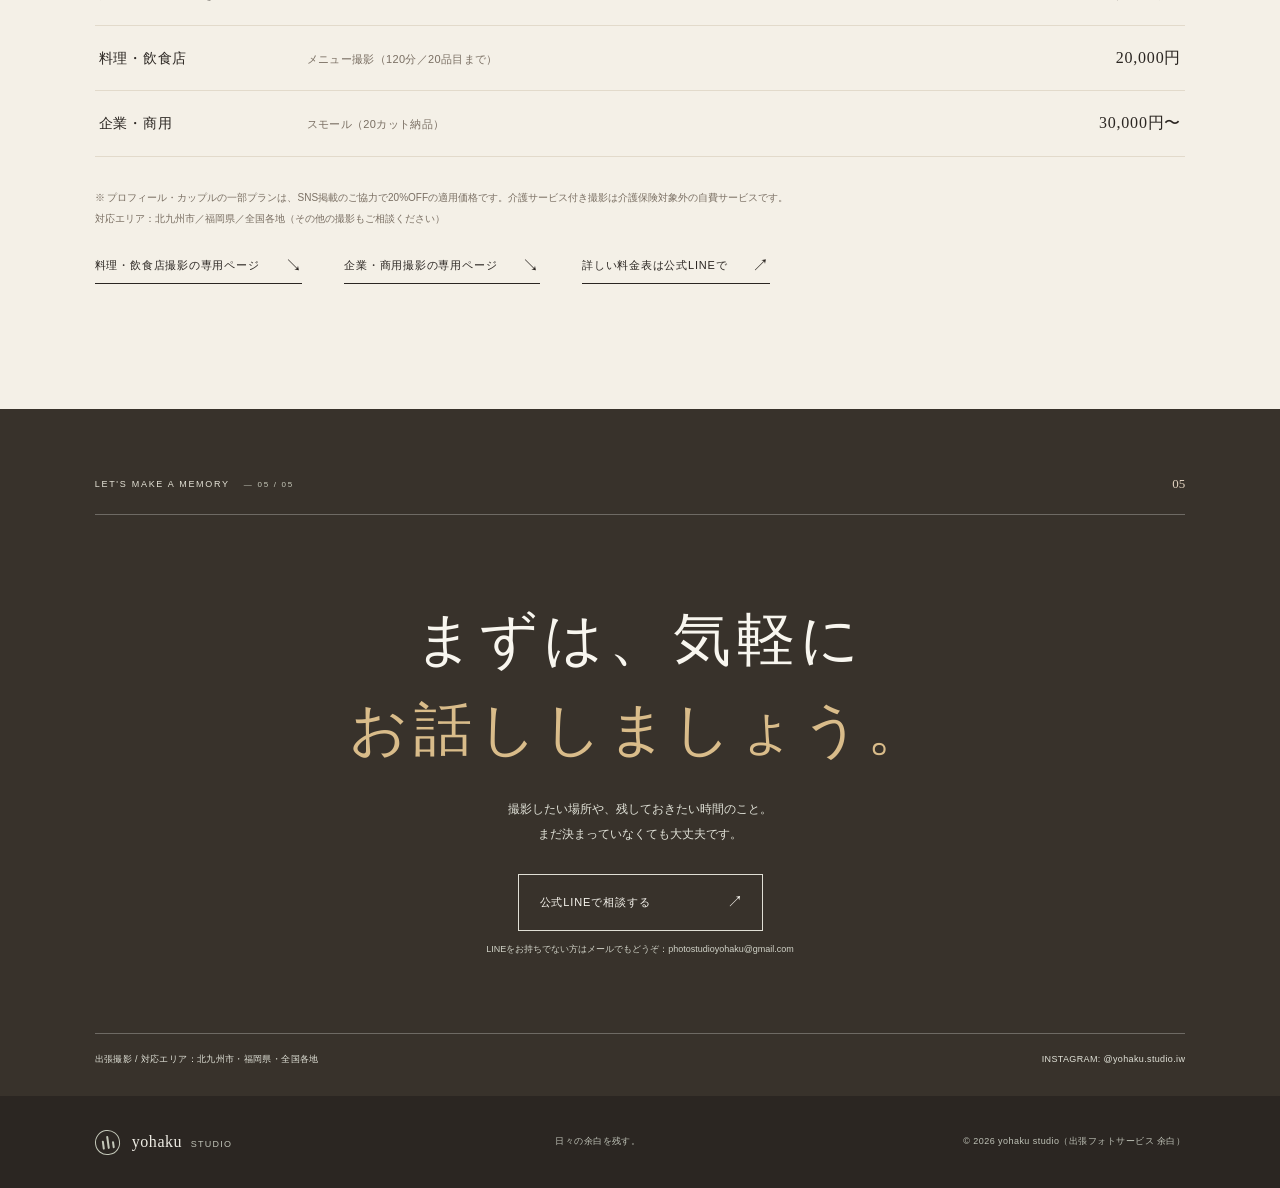
==== commit e8989db0: "Add food and business pages" ====
--- a/index.html
+++ b/index.html
@@ -87,10 +87,14 @@
         <li><span class="plan-list__genre">家族写真</span><span class="plan-list__name">カジュアル（45分／30カット）</span><span class="plan-list__price">20,000円〜</span></li>
         <li><span class="plan-list__genre">介護サービス付き撮影</span><span class="plan-list__name">ご自宅・施設出張（45分／20カット）</span><span class="plan-list__price">25,000円〜</span></li>
         <li><span class="plan-list__genre">料理・飲食店</span><span class="plan-list__name">メニュー撮影（120分／20品目まで）</span><span class="plan-list__price">20,000円</span></li>
-        <li><span class="plan-list__genre">企業・商用</span><span class="plan-list__name">スモール（60分／Web用データ）</span><span class="plan-list__price">30,000円〜</span></li>
+        <li><span class="plan-list__genre">企業・商用</span><span class="plan-list__name">スモール（20カット納品）</span><span class="plan-list__price">30,000円〜</span></li>
       </ul>
       <p class="plans__note">※ プロフィール・カップルの一部プランは、SNS掲載のご協力で20%OFFの適用価格です。介護サービス付き撮影は介護保険対象外の自費サービスです。<br>対応エリア：北九州市／福岡県／全国各地（その他の撮影もご相談ください）</p>
-      <a class="text-link" href="https://lin.ee/8RUVp25" target="_blank" rel="noopener"><span>詳しい料金表は公式LINEで</span><span class="text-link__arrow" aria-hidden="true">↗</span></a>
+      <div class="page-links">
+<a class="text-link" href="./food.html"><span>料理・飲食店撮影の専用ページ</span><span class="text-link__arrow" aria-hidden="true">↘</span></a>
+<a class="text-link" href="./business.html"><span>企業・商用撮影の専用ページ</span><span class="text-link__arrow" aria-hidden="true">↘</span></a>
+<a class="text-link" href="https://lin.ee/8RUVp25" target="_blank" rel="noopener"><span>詳しい料金表は公式LINEで</span><span class="text-link__arrow" aria-hidden="true">↗</span></a>
+</div>
     </section>
 
     <section class="contact section-wrap" id="contact" aria-labelledby="contact-title">
--- a/styles.css
+++ b/styles.css
@@ -185,3 +185,24 @@
 @media (prefers-reduced-motion: reduce) {
   *, *::before, *::after { scroll-behavior: auto !important; transition-duration: .01ms !important; animation-duration: .01ms !important; }
 }
+
+/* 専用ページ（料理・企業） */
+.page-hero { padding-top: 84px; padding-bottom: 74px; }
+.page-hero h1 { margin: 0; font-family: var(--serif); font-weight: 400; font-size: clamp(38px, 4.6vw, 60px); line-height: 1.5; letter-spacing: .09em; }
+.page-hero h1 em { color: var(--moss); font-style: normal; }
+.page-hero__lead { margin: 24px 0 0; color: #5d615a; font-size: 13px; line-height: 2.25; letter-spacing: .035em; }
+.page-block { padding-top: 84px; padding-bottom: 84px; }
+.page-block .eyebrow { margin-bottom: 12px; }
+.page-block__title { margin: 0 0 34px; font-family: var(--serif); font-size: clamp(28px, 3.2vw, 40px); line-height: 1.55; font-weight: 400; letter-spacing: .1em; }
+.feature-list { list-style: none; margin: 0; padding: 0; display: grid; grid-template-columns: 1fr 1fr; gap: 0 clamp(24px, 4vw, 60px); }
+.feature-list li { padding: 14px 4px; border-bottom: 1px solid var(--line); font-size: 13px; letter-spacing: .03em; }
+.feature-list li::before { content: "—"; color: var(--moss); margin-right: 10px; }
+.flow-list { margin: 0; padding-left: 20px; }
+.flow-list li { margin-bottom: 14px; font-size: 13px; line-height: 2; letter-spacing: .03em; }
+.flow-list strong { font-family: var(--serif); font-weight: 400; color: var(--clay); margin-right: 6px; }
+.page-links { display: flex; flex-wrap: wrap; gap: 14px 42px; margin-top: 6px; }
+@media (max-width: 640px) {
+  .page-hero { padding-top: 58px; padding-bottom: 52px; }
+  .page-block { padding-top: 58px; padding-bottom: 58px; }
+  .feature-list { grid-template-columns: 1fr; }
+}
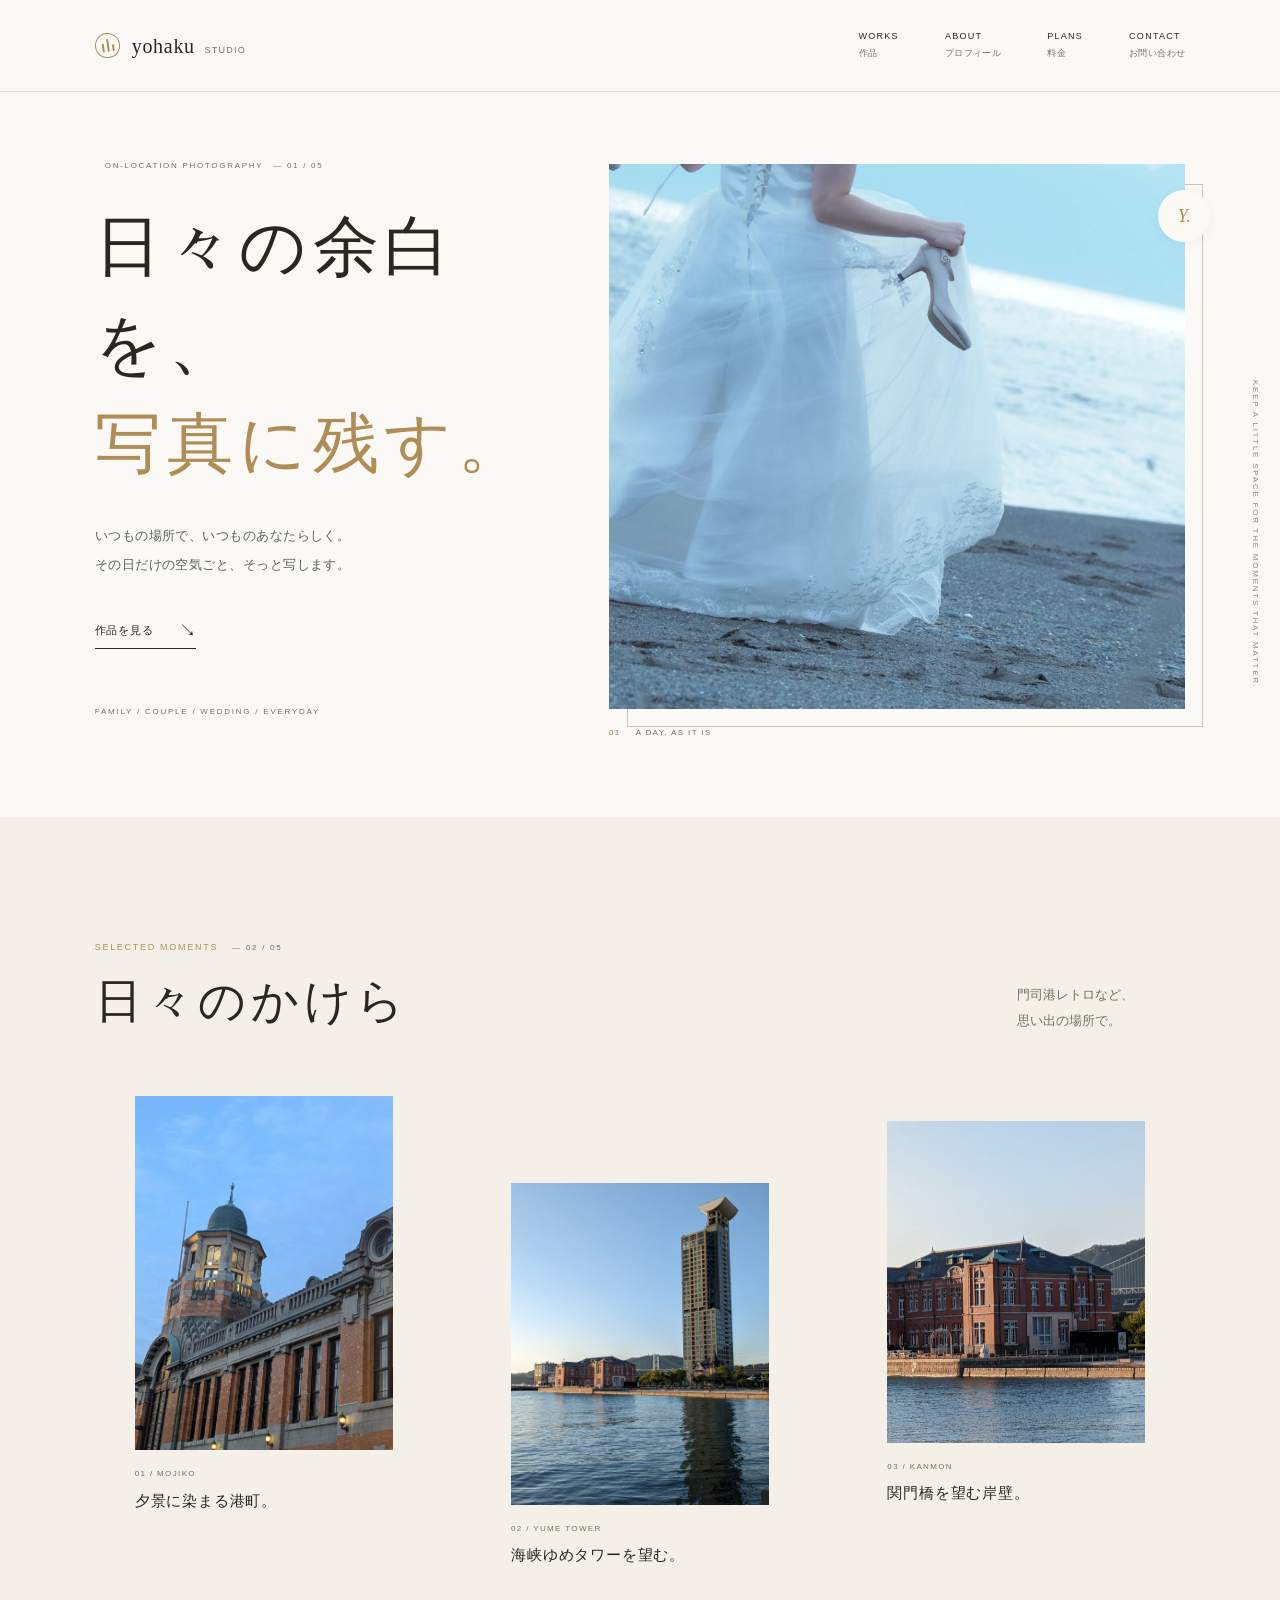
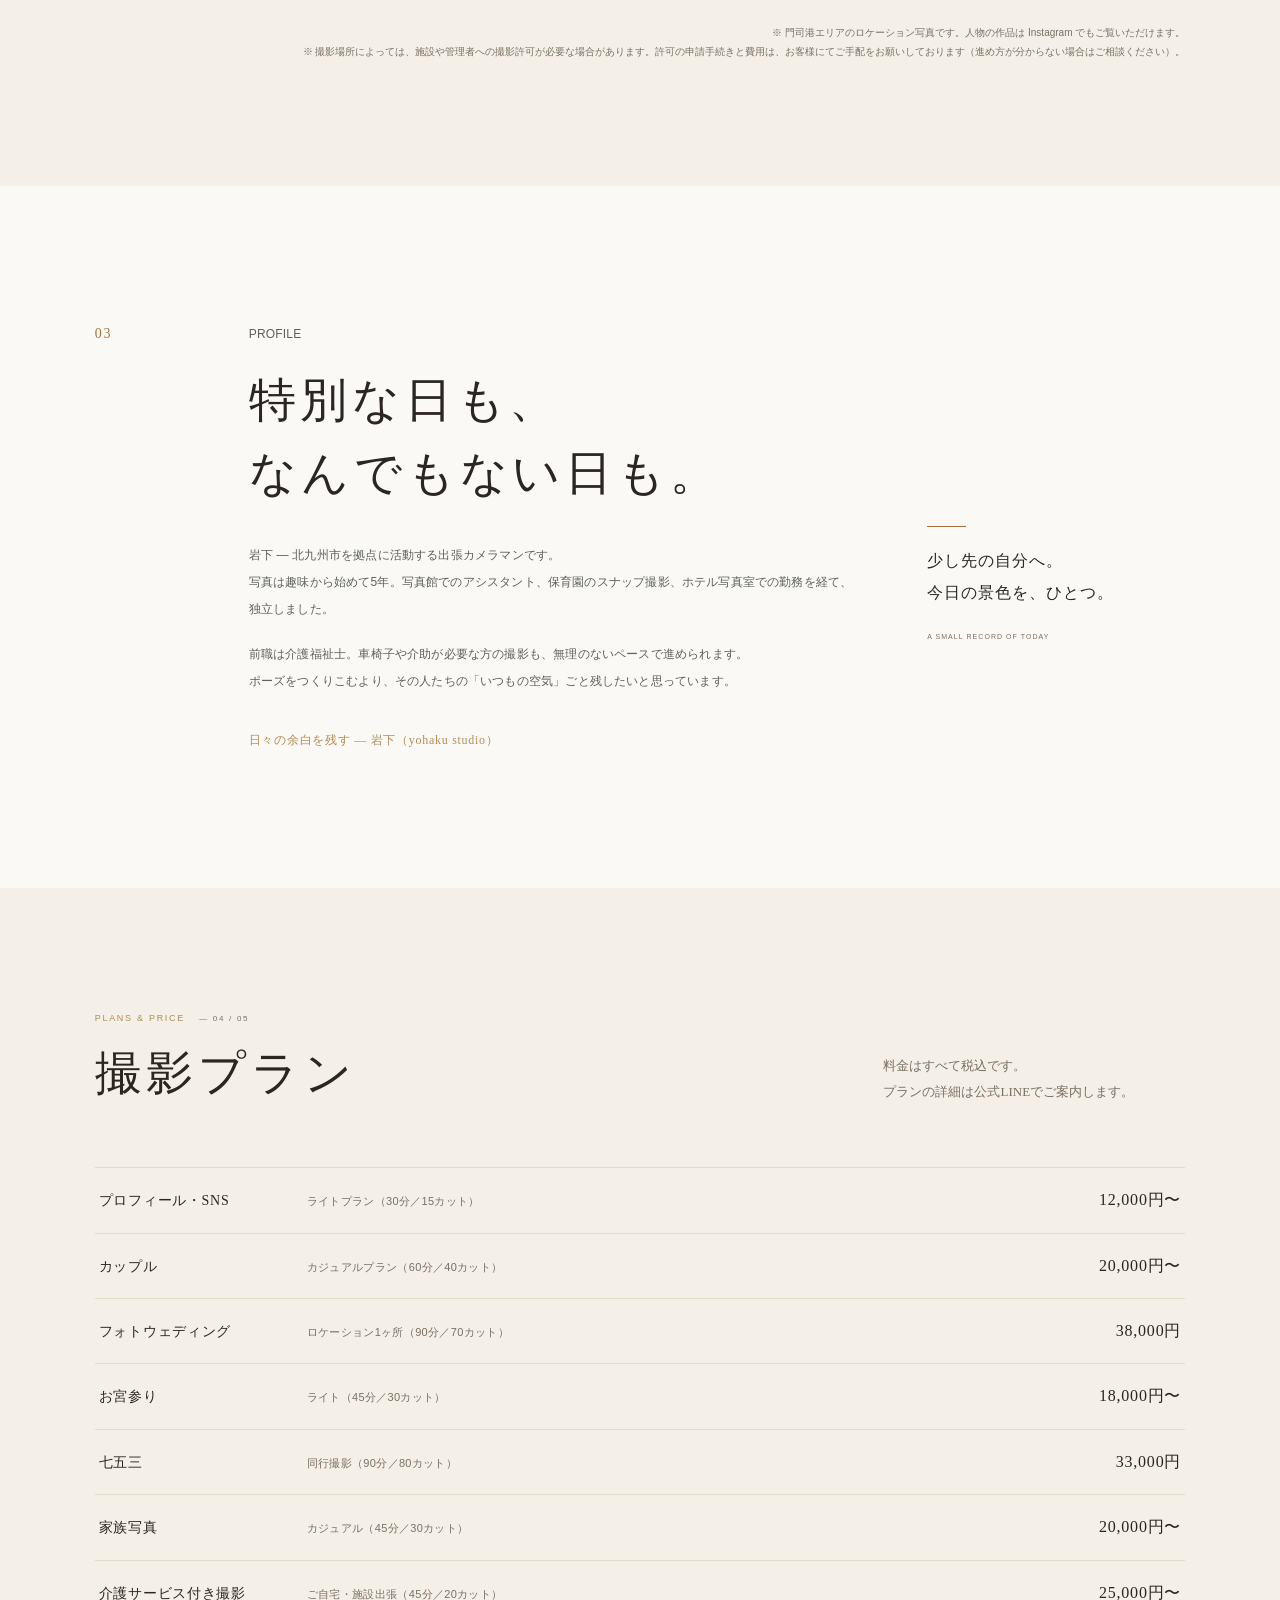
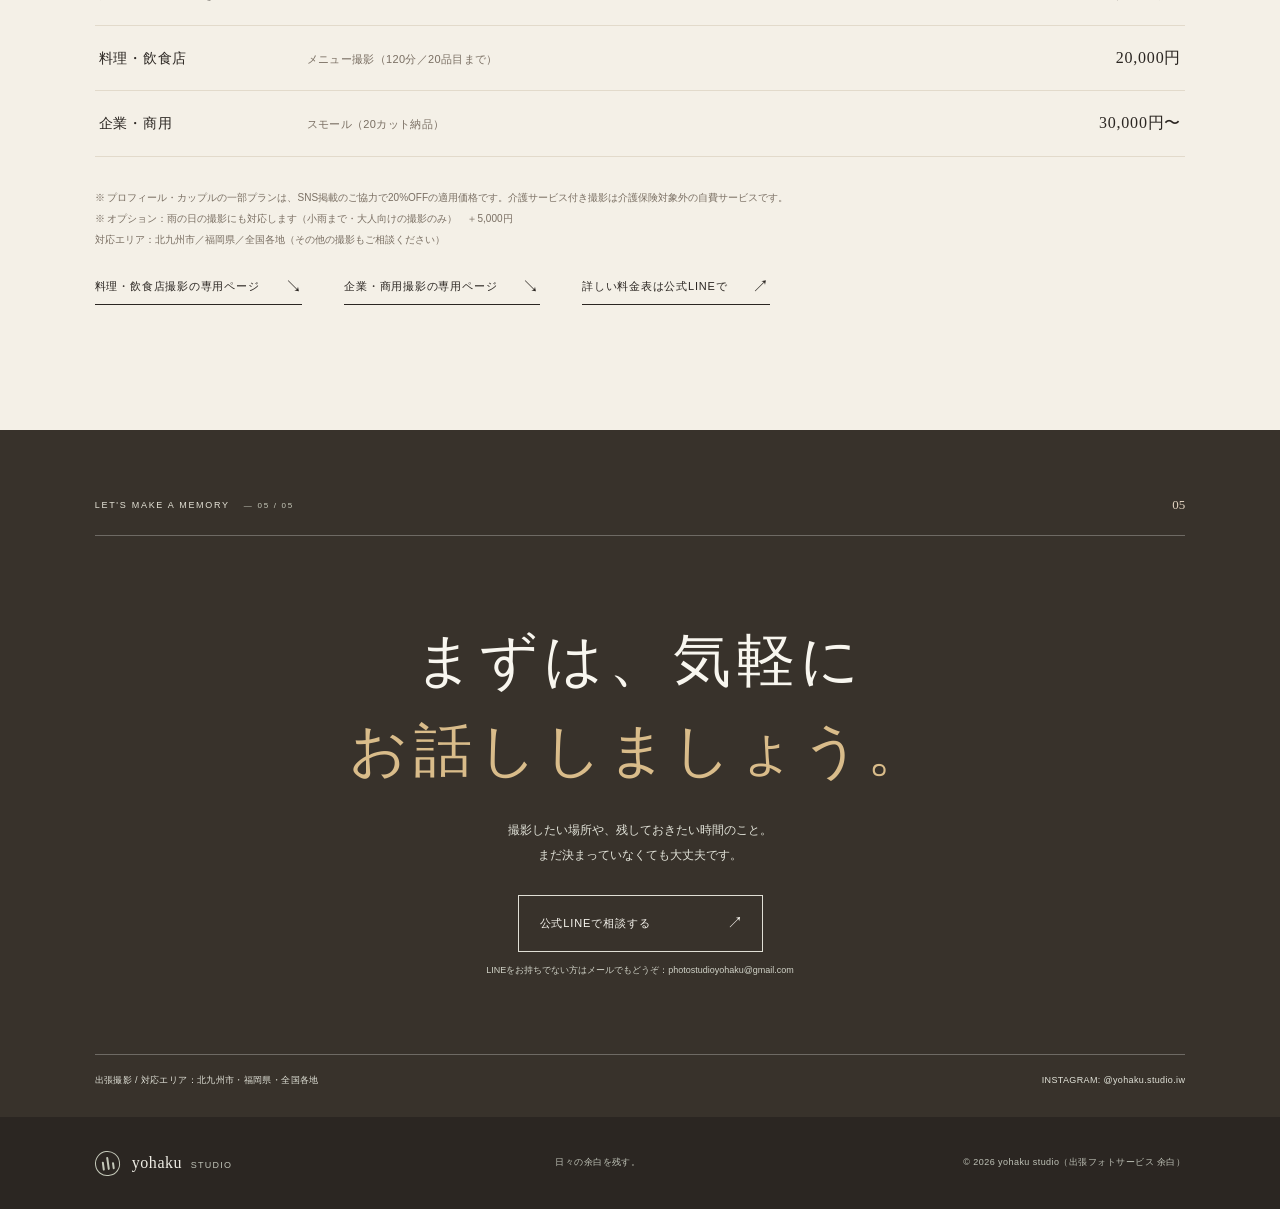
==== commit f1755deb: "雨の日オプション（+5,000円）を料金の注記に追加" ====
--- a/index.html
+++ b/index.html
@@ -89,7 +89,7 @@
         <li><span class="plan-list__genre">料理・飲食店</span><span class="plan-list__name">メニュー撮影（120分／20品目まで）</span><span class="plan-list__price">20,000円</span></li>
         <li><span class="plan-list__genre">企業・商用</span><span class="plan-list__name">スモール（20カット納品）</span><span class="plan-list__price">30,000円〜</span></li>
       </ul>
-      <p class="plans__note">※ プロフィール・カップルの一部プランは、SNS掲載のご協力で20%OFFの適用価格です。介護サービス付き撮影は介護保険対象外の自費サービスです。<br>対応エリア：北九州市／福岡県／全国各地（その他の撮影もご相談ください）</p>
+      <p class="plans__note">※ プロフィール・カップルの一部プランは、SNS掲載のご協力で20%OFFの適用価格です。介護サービス付き撮影は介護保険対象外の自費サービスです。<br>※ オプション：雨の日の撮影にも対応します（小雨まで・大人向けの撮影のみ）　＋5,000円<br>対応エリア：北九州市／福岡県／全国各地（その他の撮影もご相談ください）</p>
       <div class="page-links">
 <a class="text-link" href="./food.html"><span>料理・飲食店撮影の専用ページ</span><span class="text-link__arrow" aria-hidden="true">↘</span></a>
 <a class="text-link" href="./business.html"><span>企業・商用撮影の専用ページ</span><span class="text-link__arrow" aria-hidden="true">↘</span></a>
